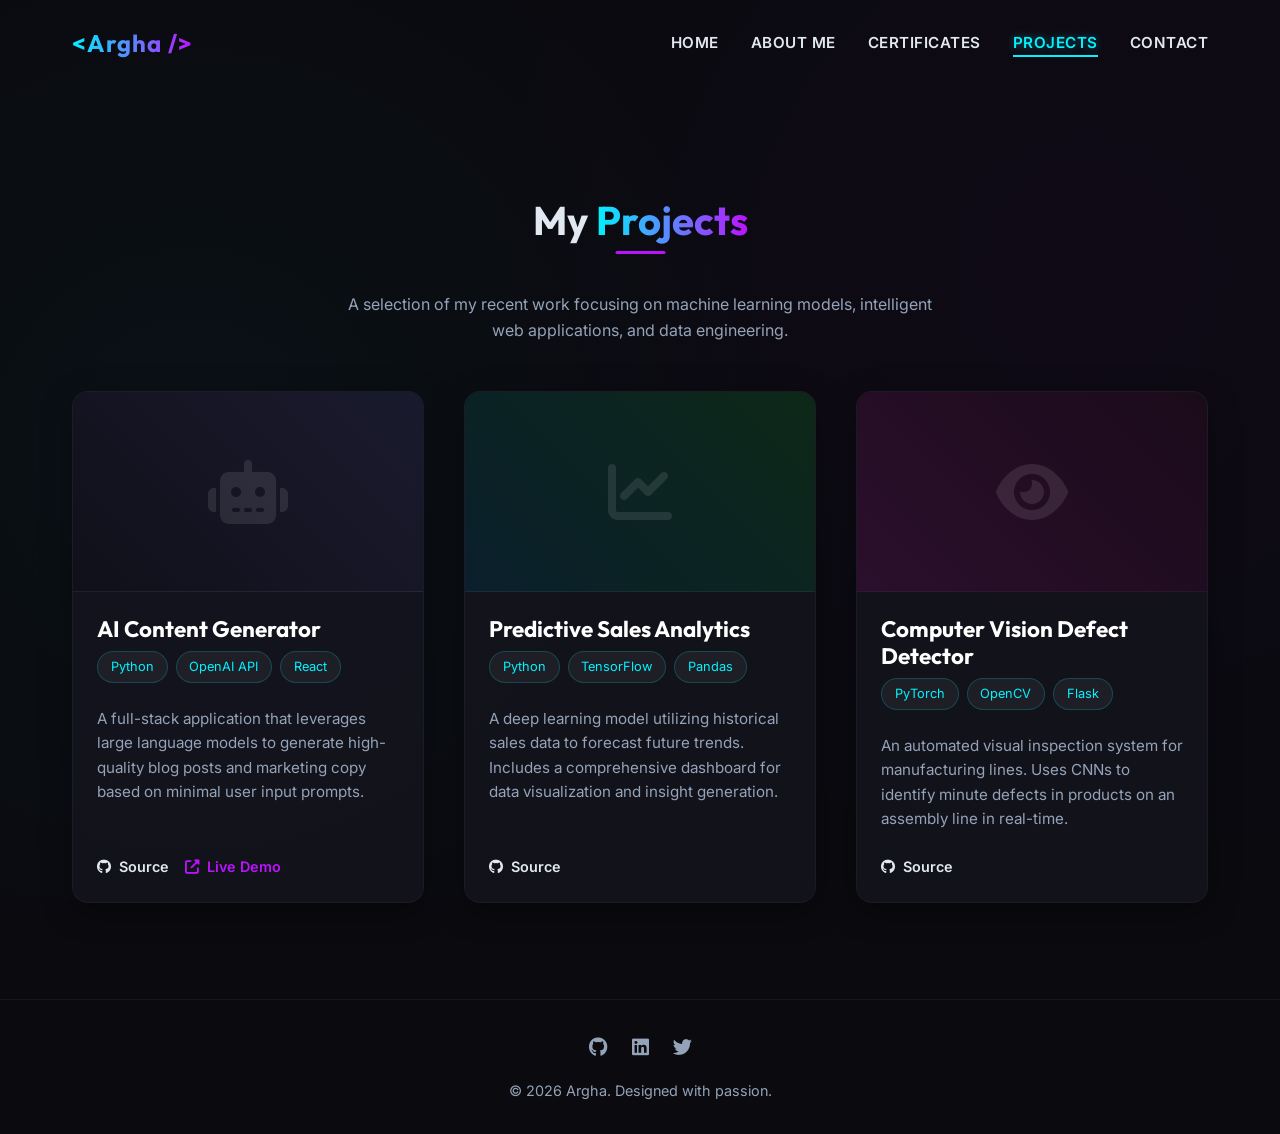
==== projects.html @ a293942a "er" ====
<!DOCTYPE html>
<html lang="en">
<head>
    <meta charset="UTF-8">
    <meta name="viewport" content="width=device-width, initial-scale=1.0">
    <title>Projects | Portfolio</title>
    <link rel="stylesheet" href="css/style.css">
    <link rel="stylesheet" href="https://cdnjs.cloudflare.com/ajax/libs/font-awesome/6.4.0/css/all.min.css">
    <style>
        .projects-grid {
            display: grid;
            grid-template-columns: repeat(auto-fit, minmax(320px, 1fr));
            gap: 2.5rem;
            margin-top: 3rem;
        }
        .project-card {
            display: flex;
            flex-direction: column;
            border-radius: 16px;
            overflow: hidden;
            transition: all 0.4s ease;
        }
        .project-card:hover {
            transform: translateY(-8px);
            box-shadow: 0 15px 35px rgba(0, 0, 0, 0.4);
            border-color: var(--neon-purple);
        }
        .project-image {
            width: 100%;
            height: 200px;
            object-fit: cover;
            border-bottom: 1px solid var(--glass-border);
            transition: transform 0.5s ease;
        }
        .project-card:hover .project-image {
            transform: scale(1.05);
        }
        .project-content {
            padding: 1.5rem;
            display: flex;
            flex-direction: column;
            flex-grow: 1;
            background: var(--bg-card);
            z-index: 1; /* Keep above scaled image */
        }
        .project-title {
            font-size: 1.4rem;
            color: #fff;
            margin-bottom: 0.5rem;
        }
        .project-desc {
            color: var(--text-muted);
            font-size: 0.95rem;
            margin-bottom: 1.5rem;
            flex-grow: 1;
            line-height: 1.6;
        }
        .tech-stack {
            display: flex;
            flex-wrap: wrap;
            gap: 0.5rem;
            margin-bottom: 1.5rem;
        }
        .tech-tag {
            background: rgba(255, 255, 255, 0.05);
            padding: 0.3rem 0.8rem;
            border-radius: 20px;
            font-size: 0.8rem;
            color: var(--neon-cyan);
            border: 1px solid rgba(0, 243, 255, 0.2);
        }
        .project-links {
            display: flex;
            gap: 1rem;
            margin-top: auto;
        }
        .project-links a {
            display: inline-flex;
            align-items: center;
            gap: 0.5rem;
            font-size: 0.9rem;
            font-weight: 600;
        }
        .project-links a.github-link {
            color: var(--text-main);
        }
        .project-links a.github-link:hover {
            color: var(--neon-cyan);
        }
        .project-links a.live-link {
            color: var(--neon-purple);
        }
        .project-links a.live-link:hover {
            color: #e58eff;
        }
    </style>
</head>
<body>

    <header>
        <div class="container nav-container">
            <nav>
                <a href="index.html" class="logo text-gradient">&lt;Argha /&gt;</a>
                <ul class="nav-links">
                    <li><a href="index.html">Home</a></li>
                    <li><a href="about.html">About Me</a></li>
                    <li><a href="certificates.html">Certificates</a></li>
                    <li><a href="projects.html" class="active">Projects</a></li>
                    <li><a href="contact.html">Contact</a></li>
                </ul>
                <button class="mobile-menu-btn">
                    <i class="fa-solid fa-bars"></i>
                </button>
            </nav>
        </div>
    </header>

    <main>
        <section class="page-section fade-in">
            <div class="container">
                <h2 class="section-title">My <span class="text-gradient">Projects</span></h2>
                <p style="text-align: center; color: var(--text-muted); max-width: 600px; margin: 0 auto;">
                    A selection of my recent work focusing on machine learning models, intelligent web applications, and data engineering.
                </p>

                <div class="projects-grid">
                    <!-- Project 1 -->
                    <div class="project-card glass-panel fade-in delay-1">
                        <div style="overflow: hidden;">
                            <!-- Placeholder for project image -->
                            <div class="project-image" style="background: linear-gradient(45deg, #10101a, #1a1a2e); display: flex; align-items: center; justify-content: center;">
                                <i class="fa-solid fa-robot" style="font-size: 4rem; color: rgba(255,255,255,0.1);"></i>
                            </div>
                        </div>
                        <div class="project-content">
                            <h3 class="project-title">AI Content Generator</h3>
                            <div class="tech-stack">
                                <span class="tech-tag">Python</span>
                                <span class="tech-tag">OpenAI API</span>
                                <span class="tech-tag">React</span>
                            </div>
                            <p class="project-desc">A full-stack application that leverages large language models to generate high-quality blog posts and marketing copy based on minimal user input prompts.</p>
                            <div class="project-links">
                                <a href="#" class="github-link"><i class="fa-brands fa-github"></i> Source</a>
                                <a href="#" class="live-link"><i class="fa-solid fa-external-link-alt"></i> Live Demo</a>
                            </div>
                        </div>
                    </div>

                    <!-- Project 2 -->
                    <div class="project-card glass-panel fade-in delay-2">
                        <div style="overflow: hidden;">
                             <div class="project-image" style="background: linear-gradient(45deg, #0a1f2c, #0d2818); display: flex; align-items: center; justify-content: center;">
                                <i class="fa-solid fa-chart-line" style="font-size: 4rem; color: rgba(255,255,255,0.1);"></i>
                            </div>
                        </div>
                        <div class="project-content">
                            <h3 class="project-title">Predictive Sales Analytics</h3>
                            <div class="tech-stack">
                                <span class="tech-tag">Python</span>
                                <span class="tech-tag">TensorFlow</span>
                                <span class="tech-tag">Pandas</span>
                            </div>
                            <p class="project-desc">A deep learning model utilizing historical sales data to forecast future trends. Includes a comprehensive dashboard for data visualization and insight generation.</p>
                            <div class="project-links">
                                <a href="#" class="github-link"><i class="fa-brands fa-github"></i> Source</a>
                            </div>
                        </div>
                    </div>

                    <!-- Project 3 -->
                    <div class="project-card glass-panel fade-in delay-3">
                        <div style="overflow: hidden;">
                            <div class="project-image" style="background: linear-gradient(45deg, #2b0f2c, #1a0b1a); display: flex; align-items: center; justify-content: center;">
                                <i class="fa-solid fa-eye" style="font-size: 4rem; color: rgba(255,255,255,0.1);"></i>
                            </div>
                        </div>
                        <div class="project-content">
                            <h3 class="project-title">Computer Vision Defect Detector</h3>
                            <div class="tech-stack">
                                <span class="tech-tag">PyTorch</span>
                                <span class="tech-tag">OpenCV</span>
                                <span class="tech-tag">Flask</span>
                            </div>
                            <p class="project-desc">An automated visual inspection system for manufacturing lines. Uses CNNs to identify minute defects in products on an assembly line in real-time.</p>
                            <div class="project-links">
                                <a href="#" class="github-link"><i class="fa-brands fa-github"></i> Source</a>
                            </div>
                        </div>
                    </div>
                </div>
            </div>
        </section>
    </main>

    <footer>
        <div class="container">
            <div class="social-links">
                <a href="#"><i class="fa-brands fa-github"></i></a>
                <a href="#"><i class="fa-brands fa-linkedin"></i></a>
                <a href="#"><i class="fa-brands fa-twitter"></i></a>
            </div>
            <p>&copy; 2026 Argha. Designed with passion.</p>
        </div>
    </footer>

    <script src="script.js"></script>
</body>
</html>
---- css/style.css ----
@import url('https://fonts.googleapis.com/css2?family=Inter:wght@300;400;600;800&family=Outfit:wght@400;700&display=swap');

:root {
  /* Dark Tech Theme Colors */
  --bg-main: #0a0a0f;
  --bg-card: rgba(20, 20, 30, 0.6);
  --text-main: #e2e8f0;
  --text-muted: #94a3b8;
  --neon-cyan: #00f3ff;
  --neon-purple: #bc13fe;
  --neon-emerald: #10b981;
  --glass-border: rgba(255, 255, 255, 0.05);

  --font-primary: 'Inter', sans-serif;
  --font-heading: 'Outfit', sans-serif;
}

* {
  margin: 0;
  padding: 0;
  box-sizing: border-box;
}

body {
  font-family: var(--font-primary);
  background-color: var(--bg-main);
  color: var(--text-main);
  line-height: 1.6;
  overflow-x: hidden;
  background-image: 
    radial-gradient(circle at 15% 50%, rgba(0, 243, 255, 0.03) 0%, transparent 50%),
    radial-gradient(circle at 85% 30%, rgba(188, 19, 254, 0.03) 0%, transparent 50%);
  background-attachment: fixed;
}

h1, h2, h3, h4 {
  font-family: var(--font-heading);
  font-weight: 700;
  line-height: 1.2;
}

a {
  text-decoration: none;
  color: var(--text-main);
  transition: all 0.3s ease;
}

ul {
  list-style: none;
}

/* Utilities */
.container {
  max-width: 1200px;
  margin: 0 auto;
  padding: 0 2rem;
}

.text-gradient {
  background: linear-gradient(90deg, var(--neon-cyan), var(--neon-purple));
  -webkit-background-clip: text;
  -webkit-text-fill-color: transparent;
  background-clip: text;
}

.glass-panel {
  background: var(--bg-card);
  backdrop-filter: blur(12px);
  -webkit-backdrop-filter: blur(12px);
  border: 1px solid var(--glass-border);
  border-radius: 16px;
  box-shadow: 0 8px 32px rgba(0, 0, 0, 0.3);
}

.btn {
  display: inline-block;
  padding: 0.8rem 2rem;
  border-radius: 30px;
  font-weight: 600;
  letter-spacing: 1px;
  cursor: pointer;
  transition: all 0.3s ease;
  border: none;
  font-family: var(--font-primary);
}

.btn-primary {
  background: linear-gradient(45deg, var(--neon-cyan), var(--neon-purple));
  color: #fff;
  box-shadow: 0 0 15px rgba(0, 243, 255, 0.3);
}

.btn-primary:hover {
  box-shadow: 0 0 25px rgba(188, 19, 254, 0.5);
  transform: translateY(-2px);
}

.btn-outline {
  background: transparent;
  color: var(--neon-cyan);
  border: 1px solid var(--neon-cyan);
}

.btn-outline:hover {
  background: rgba(0, 243, 255, 0.1);
  box-shadow: 0 0 15px rgba(0, 243, 255, 0.2);
  transform: translateY(-2px);
}

/* Header & Nav */
header {
  position: fixed;
  top: 0;
  width: 100%;
  z-index: 1000;
  transition: all 0.3s ease;
  padding: 1.5rem 0;
}

header.scrolled {
  background: rgba(10, 10, 15, 0.8);
  backdrop-filter: blur(10px);
  padding: 1rem 0;
  border-bottom: 1px solid var(--glass-border);
}

nav {
  display: flex;
  justify-content: space-between;
  align-items: center;
}

.logo {
  font-size: 1.5rem;
  font-weight: 700;
  font-family: var(--font-heading);
  letter-spacing: 1px;
}

.nav-links {
  display: flex;
  gap: 2rem;
}

.nav-links a {
  font-size: 0.95rem;
  font-weight: 600;
  text-transform: uppercase;
  letter-spacing: 0.5px;
  position: relative;
}

.nav-links a::after {
  content: '';
  position: absolute;
  bottom: -5px;
  left: 0;
  width: 0;
  height: 2px;
  background: var(--neon-cyan);
  transition: width 0.3s ease;
}

.nav-links a:hover::after,
.nav-links a.active::after {
  width: 100%;
}

.nav-links a:hover,
.nav-links a.active {
  color: var(--neon-cyan);
  text-shadow: 0 0 8px rgba(0, 243, 255, 0.4);
}

.mobile-menu-btn {
  display: none;
  cursor: pointer;
  background: none;
  border: none;
  font-size: 1.5rem;
  color: var(--text-main);
}

/* Main Layout */
main {
  padding-top: 100px;
  min-height: calc(100vh - 80px); /* Adjust for header and footer */
  display: flex;
  flex-direction: column;
}

.page-section {
  padding: 6rem 0;
  flex: 1;
}

.section-title {
  font-size: 2.5rem;
  margin-bottom: 3rem;
  text-align: center;
  position: relative;
  display: inline-block;
  left: 50%;
  transform: translateX(-50%);
}

.section-title::after {
  content: '';
  position: absolute;
  bottom: -10px;
  left: 50%;
  transform: translateX(-50%);
  width: 50px;
  height: 3px;
  background: var(--neon-purple);
  border-radius: 2px;
}

/* Hero Section (Index) */
.hero {
  display: flex;
  align-items: center;
  min-height: 80vh;
}

.hero-content {
  display: grid;
  grid-template-columns: 1fr 1fr;
  gap: 4rem;
  align-items: center;
}

.hero-text h1 {
  font-size: 3.5rem;
  margin-bottom: 1rem;
}

.hero-text .subtitle {
  font-size: 1.2rem;
  color: var(--text-muted);
  margin-bottom: 2rem;
  font-weight: 300;
}

.hero-actions {
  display: flex;
  gap: 1rem;
}

.hero-image-container {
  position: relative;
  display: flex;
  justify-content: center;
}

.hero-image {
  width: 100%;
  max-width: 500px;
  border-radius: 30% 70% 70% 30% / 30% 30% 70% 70%;
  box-shadow: 0 0 40px rgba(0, 243, 255, 0.2);
  animation: blobOutline 8s ease-in-out infinite alternate;
  border: 2px solid var(--neon-cyan);
  object-fit: cover;
  aspect-ratio: 1;
}

.tech-badge {
  position: absolute;
  background: var(--bg-card);
  backdrop-filter: blur(10px);
  padding: 0.5rem 1rem;
  border-radius: 20px;
  border: 1px solid var(--glass-border);
  font-size: 0.8rem;
  font-weight: 600;
  color: var(--neon-emerald);
  box-shadow: 0 4px 15px rgba(0,0,0,0.2);
}

.badge-1 { top: 5%; right: 5%; animation: float 4s ease-in-out infinite; }
.badge-2 { bottom: 15%; left: -5%; animation: float 5s ease-in-out infinite reverse; }

/* Grid Layouts shared */
.grid-2 {
  display: grid;
  grid-template-columns: repeat(2, 1fr);
  gap: 2rem;
}

.grid-3 {
  display: grid;
  grid-template-columns: repeat(3, 1fr);
  gap: 2rem;
}

/* Footer */
footer {
  text-align: center;
  padding: 2rem 0;
  border-top: 1px solid var(--glass-border);
  color: var(--text-muted);
  font-size: 0.9rem;
  margin-top: auto;
}

.social-links {
  display: flex;
  justify-content: center;
  gap: 1.5rem;
  margin-bottom: 1rem;
}

.social-links a {
  font-size: 1.2rem;
  color: var(--text-muted);
}

.social-links a:hover {
  color: var(--neon-cyan);
  transform: translateY(-3px);
}

/* Animations */
@keyframes fadeIn {
  from { opacity: 0; transform: translateY(20px); }
  to { opacity: 1; transform: translateY(0); }
}

.fade-in {
  opacity: 0;
  animation: fadeIn 0.8s ease forwards;
}

.delay-1 { animation-delay: 0.2s; }
.delay-2 { animation-delay: 0.4s; }
.delay-3 { animation-delay: 0.6s; }

@keyframes blobOutline {
  0% { border-radius: 30% 70% 70% 30% / 30% 30% 70% 70%; }
  50% { border-radius: 70% 30% 30% 70% / 70% 70% 30% 30%; }
  100% { border-radius: 30% 70% 70% 30% / 30% 30% 70% 70%; }
}

@keyframes float {
  0% { transform: translateY(0px); }
  50% { transform: translateY(-10px); }
  100% { transform: translateY(0px); }
}

/* Responsive */
@media (max-width: 900px) {
  .hero-content {
    grid-template-columns: 1fr;
    text-align: center;
  }
  .hero-actions {
    justify-content: center;
  }
  .grid-3 { grid-template-columns: repeat(2, 1fr); }
}

@media (max-width: 768px) {
  .nav-links {
    position: fixed;
    top: 0;
    right: -100%;
    height: 100vh;
    width: 70%;
    background: var(--bg-card);
    backdrop-filter: blur(20px);
    flex-direction: column;
    justify-content: center;
    align-items: center;
    transition: right 0.3s ease;
    border-left: 1px solid var(--glass-border);
  }
  
  .nav-links.active {
    right: 0;
  }
  
  .mobile-menu-btn {
    display: block;
    z-index: 1001;
  }
  
  .hero-text h1 { font-size: 2.8rem; }
  .grid-2 { grid-template-columns: 1fr; }
  .grid-3 { grid-template-columns: 1fr; }
}
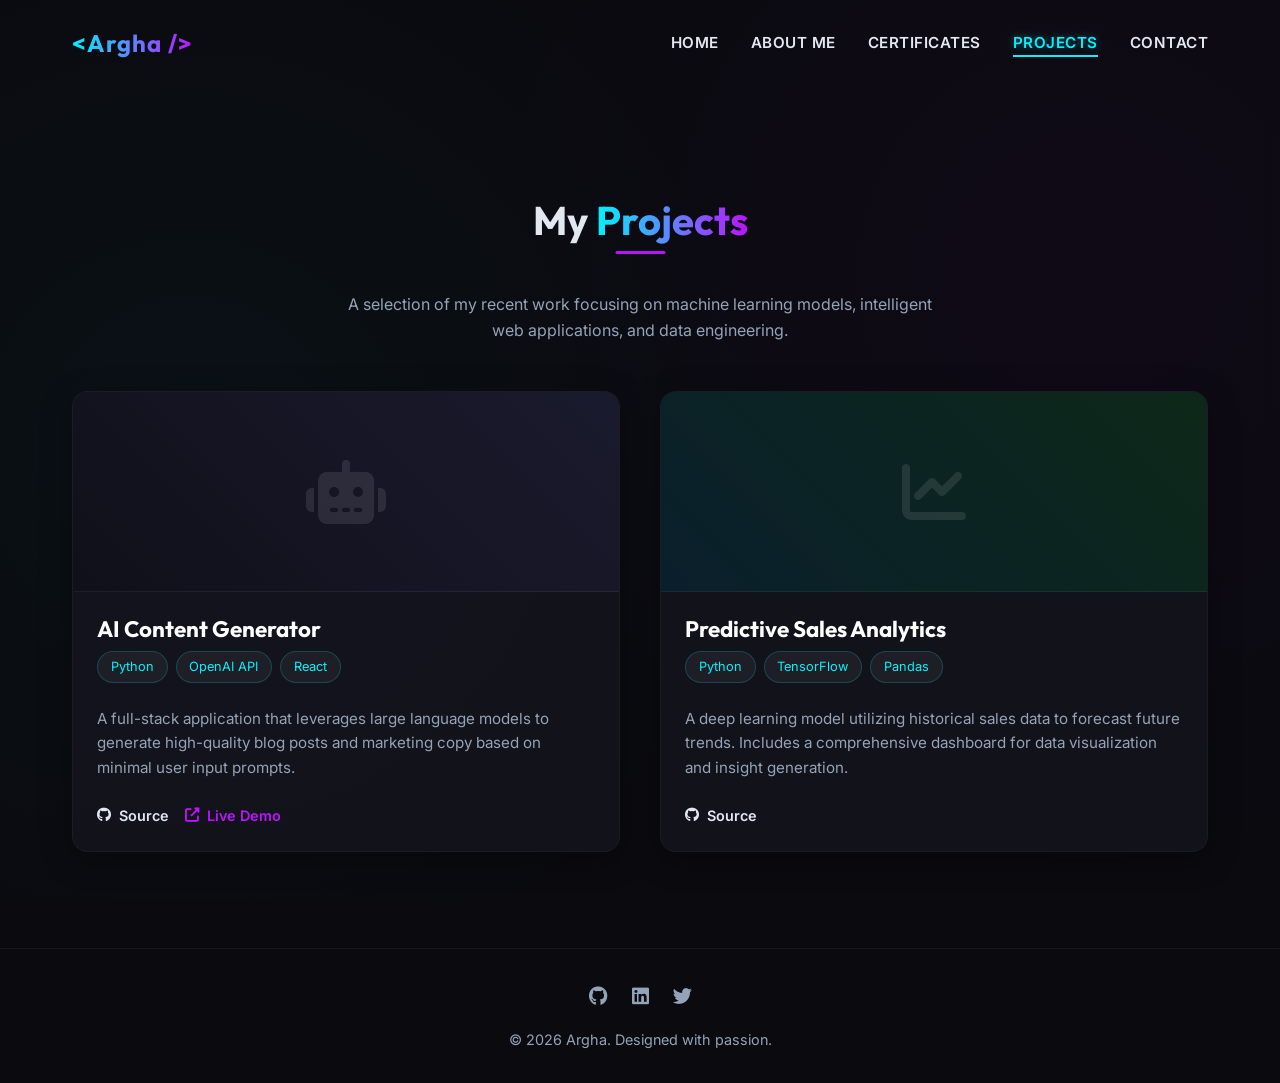
==== commit 3f193948: "test" ====
--- a/projects.html
+++ b/projects.html
@@ -145,7 +145,7 @@
                                 <a href="#" class="live-link"><i class="fa-solid fa-external-link-alt"></i> Live Demo</a>
                             </div>
                         </div>
-                    </div>
+                    </div>  
 
                     <!-- Project 2 -->
                     <div class="project-card glass-panel fade-in delay-2">
@@ -169,7 +169,7 @@
                     </div>
 
                     <!-- Project 3 -->
-                    <div class="project-card glass-panel fade-in delay-3">
+                    <!-- <div class="project-card glass-panel fade-in delay-3">
                         <div style="overflow: hidden;">
                             <div class="project-image" style="background: linear-gradient(45deg, #2b0f2c, #1a0b1a); display: flex; align-items: center; justify-content: center;">
                                 <i class="fa-solid fa-eye" style="font-size: 4rem; color: rgba(255,255,255,0.1);"></i>
@@ -187,7 +187,7 @@
                                 <a href="#" class="github-link"><i class="fa-brands fa-github"></i> Source</a>
                             </div>
                         </div>
-                    </div>
+                    </div> -->
                 </div>
             </div>
         </section>
